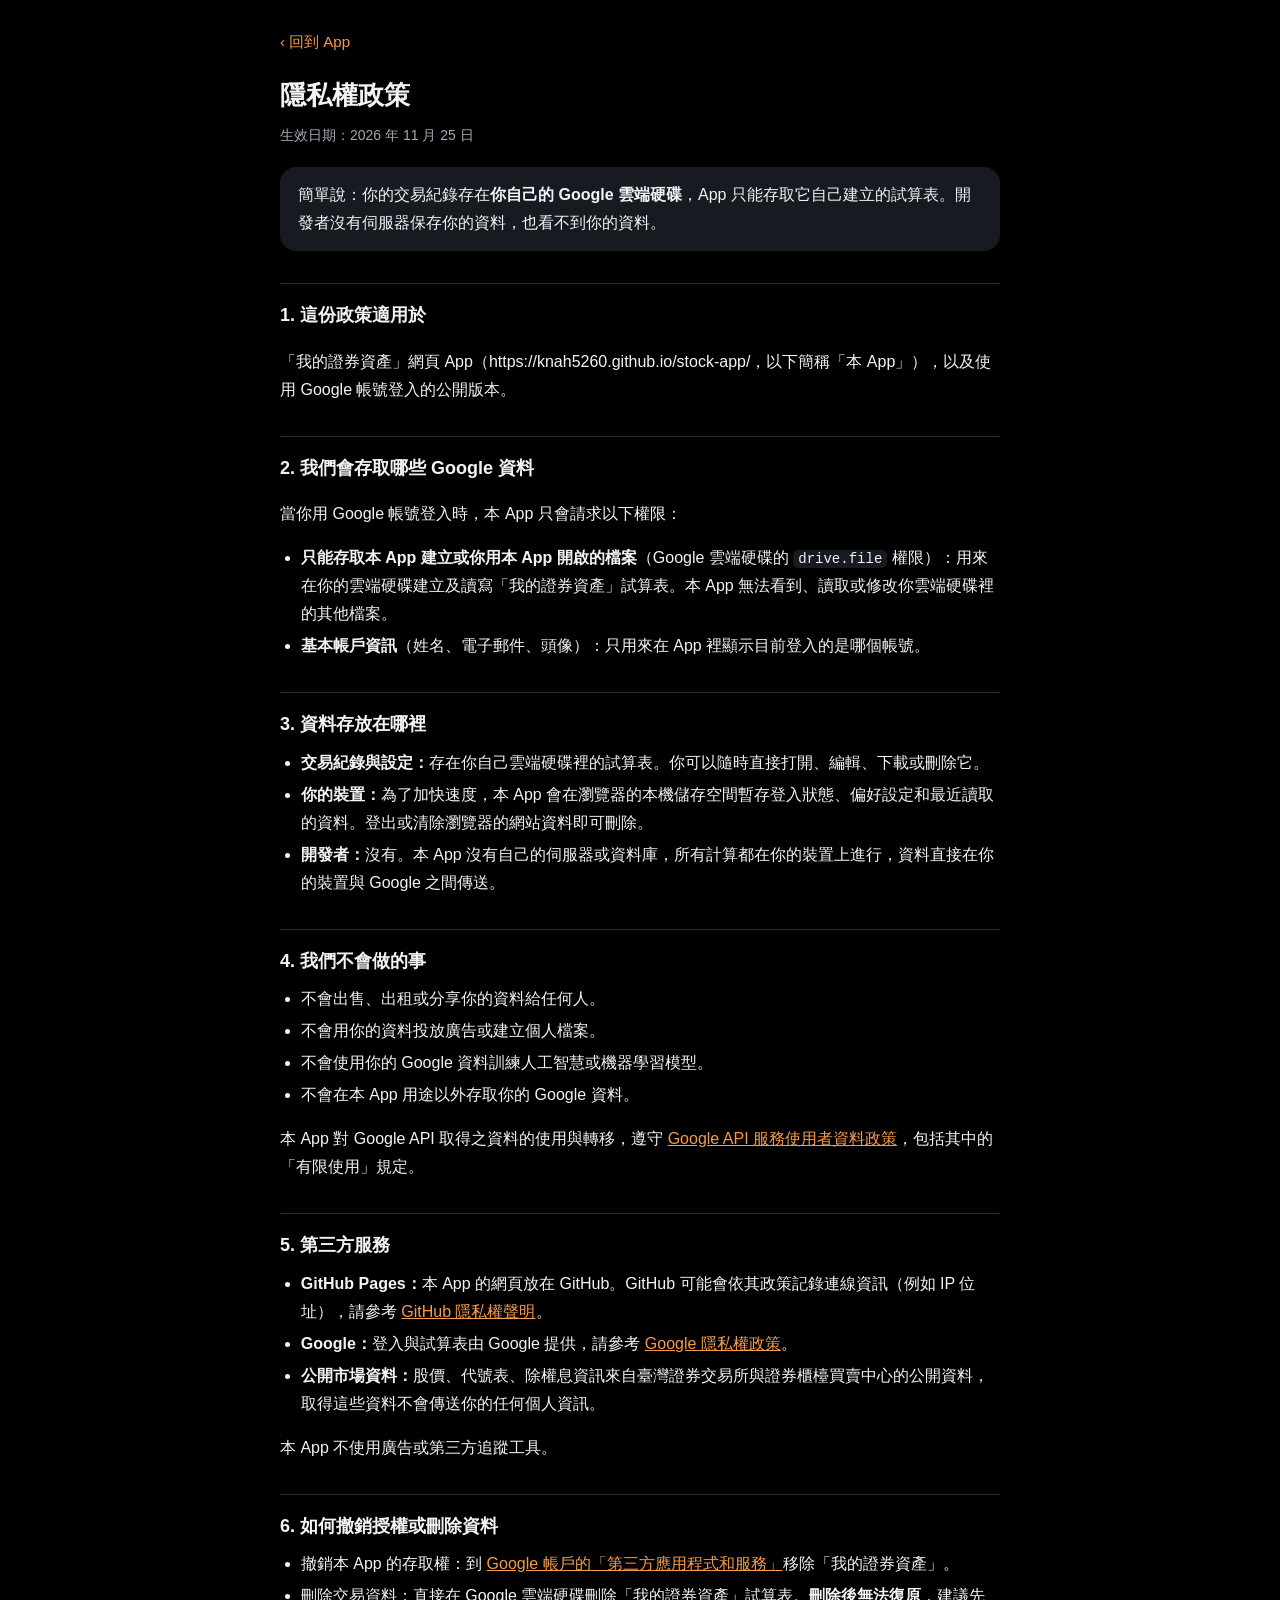
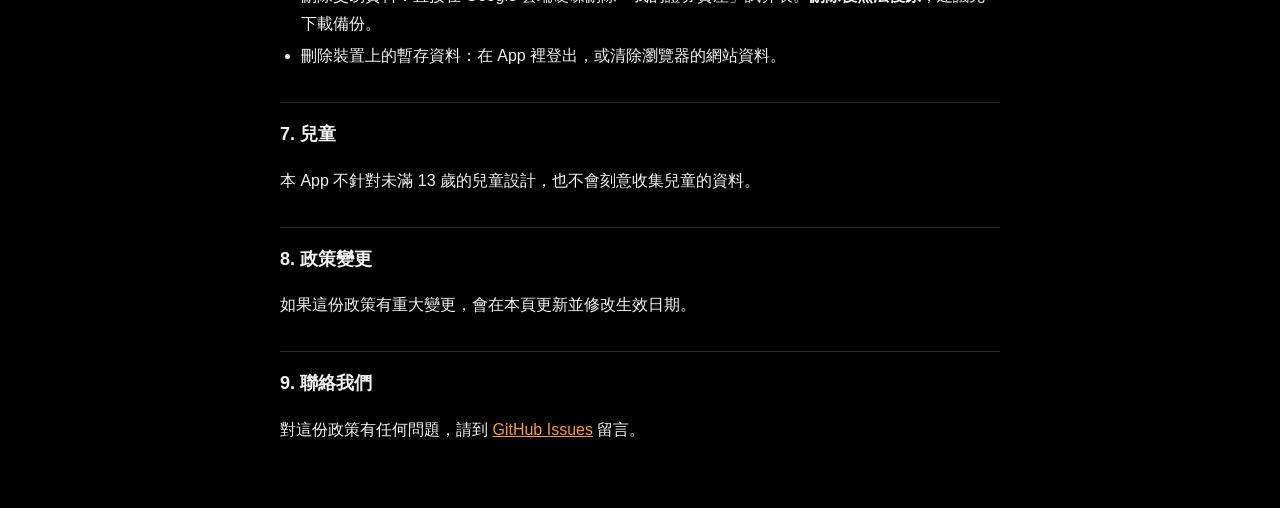
==== privacy.html @ 499871b9 "Add files via upload" ====
<!DOCTYPE html>
<html lang="zh-Hant">
<head>
<meta charset="utf-8">
<meta name="viewport" content="width=device-width, initial-scale=1, viewport-fit=cover">
<meta name="theme-color" content="#000000">
<link rel="icon" href="icon-180.png">
<title>隱私權政策｜我的證券資產</title>
<style>
:root{--bg:#000;--card:#171A20;--line:#262A32;--tx:#F2F3F5;--mut:#A3A9B2;--acc:#F59A4A}
*{box-sizing:border-box}
body{margin:0;background:var(--bg);color:var(--tx);font-family:-apple-system,BlinkMacSystemFont,"PingFang TC","Noto Sans TC",sans-serif;line-height:1.75;font-size:16px}
main{max-width:760px;margin:0 auto;padding:calc(28px + env(safe-area-inset-top)) 20px calc(48px + env(safe-area-inset-bottom))}
a{color:var(--acc)}
h1{font-size:26px;margin:0 0 4px}
h2{font-size:18px;margin:32px 0 8px;padding-top:16px;border-top:1px solid var(--line)}
.sub{color:var(--mut);font-size:14px;margin:0 0 20px}
.card{background:var(--card);border-radius:16px;padding:14px 18px;margin:16px 0}
ul{padding-left:1.3em;margin:8px 0}
li{margin:4px 0}
code{font-size:14px;background:var(--card);padding:1px 5px;border-radius:5px}
.back{display:inline-block;margin-bottom:18px;font-size:15px;text-decoration:none}
</style>
</head>
<body>
<main>
<a class="back" href="./">‹ 回到 App</a>
<h1>隱私權政策</h1>
<p class="sub">生效日期：2026 年 11 月 25 日</p>

<div class="card">簡單說：你的交易紀錄存在<strong>你自己的 Google 雲端硬碟</strong>，App 只能存取它自己建立的試算表。開發者沒有伺服器保存你的資料，也看不到你的資料。</div>

<h2>1. 這份政策適用於</h2>
<p>「我的證券資產」網頁 App（https://knah5260.github.io/stock-app/，以下簡稱「本 App」），以及使用 Google 帳號登入的公開版本。</p>

<h2>2. 我們會存取哪些 Google 資料</h2>
<p>當你用 Google 帳號登入時，本 App 只會請求以下權限：</p>
<ul>
<li><strong>只能存取本 App 建立或你用本 App 開啟的檔案</strong>（Google 雲端硬碟的 <code>drive.file</code> 權限）：用來在你的雲端硬碟建立及讀寫「我的證券資產」試算表。本 App 無法看到、讀取或修改你雲端硬碟裡的其他檔案。</li>
<li><strong>基本帳戶資訊</strong>（姓名、電子郵件、頭像）：只用來在 App 裡顯示目前登入的是哪個帳號。</li>
</ul>

<h2>3. 資料存放在哪裡</h2>
<ul>
<li><strong>交易紀錄與設定：</strong>存在你自己雲端硬碟裡的試算表。你可以隨時直接打開、編輯、下載或刪除它。</li>
<li><strong>你的裝置：</strong>為了加快速度，本 App 會在瀏覽器的本機儲存空間暫存登入狀態、偏好設定和最近讀取的資料。登出或清除瀏覽器的網站資料即可刪除。</li>
<li><strong>開發者：</strong>沒有。本 App 沒有自己的伺服器或資料庫，所有計算都在你的裝置上進行，資料直接在你的裝置與 Google 之間傳送。</li>
</ul>

<h2>4. 我們不會做的事</h2>
<ul>
<li>不會出售、出租或分享你的資料給任何人。</li>
<li>不會用你的資料投放廣告或建立個人檔案。</li>
<li>不會使用你的 Google 資料訓練人工智慧或機器學習模型。</li>
<li>不會在本 App 用途以外存取你的 Google 資料。</li>
</ul>
<p>本 App 對 Google API 取得之資料的使用與轉移，遵守 <a href="https://developers.google.com/terms/api-services-user-data-policy" target="_blank" rel="noopener">Google API 服務使用者資料政策</a>，包括其中的「有限使用」規定。</p>

<h2>5. 第三方服務</h2>
<ul>
<li><strong>GitHub Pages：</strong>本 App 的網頁放在 GitHub。GitHub 可能會依其政策記錄連線資訊（例如 IP 位址），請參考 <a href="https://docs.github.com/site-policy/privacy-policies/github-general-privacy-statement" target="_blank" rel="noopener">GitHub 隱私權聲明</a>。</li>
<li><strong>Google：</strong>登入與試算表由 Google 提供，請參考 <a href="https://policies.google.com/privacy" target="_blank" rel="noopener">Google 隱私權政策</a>。</li>
<li><strong>公開市場資料：</strong>股價、代號表、除權息資訊來自臺灣證券交易所與證券櫃檯買賣中心的公開資料，取得這些資料不會傳送你的任何個人資訊。</li>
</ul>
<p>本 App 不使用廣告或第三方追蹤工具。</p>

<h2>6. 如何撤銷授權或刪除資料</h2>
<ul>
<li>撤銷本 App 的存取權：到 <a href="https://myaccount.google.com/permissions" target="_blank" rel="noopener">Google 帳戶的「第三方應用程式和服務」</a>移除「我的證券資產」。</li>
<li>刪除交易資料：直接在 Google 雲端硬碟刪除「我的證券資產」試算表。<strong>刪除後無法復原</strong>，建議先下載備份。</li>
<li>刪除裝置上的暫存資料：在 App 裡登出，或清除瀏覽器的網站資料。</li>
</ul>

<h2>7. 兒童</h2>
<p>本 App 不針對未滿 13 歲的兒童設計，也不會刻意收集兒童的資料。</p>

<h2>8. 政策變更</h2>
<p>如果這份政策有重大變更，會在本頁更新並修改生效日期。</p>

<h2>9. 聯絡我們</h2>
<p>對這份政策有任何問題，請到 <a href="https://github.com/knah5260/stock-app/issues" target="_blank" rel="noopener">GitHub Issues</a> 留言。</p>
</main>
</body>
</html>
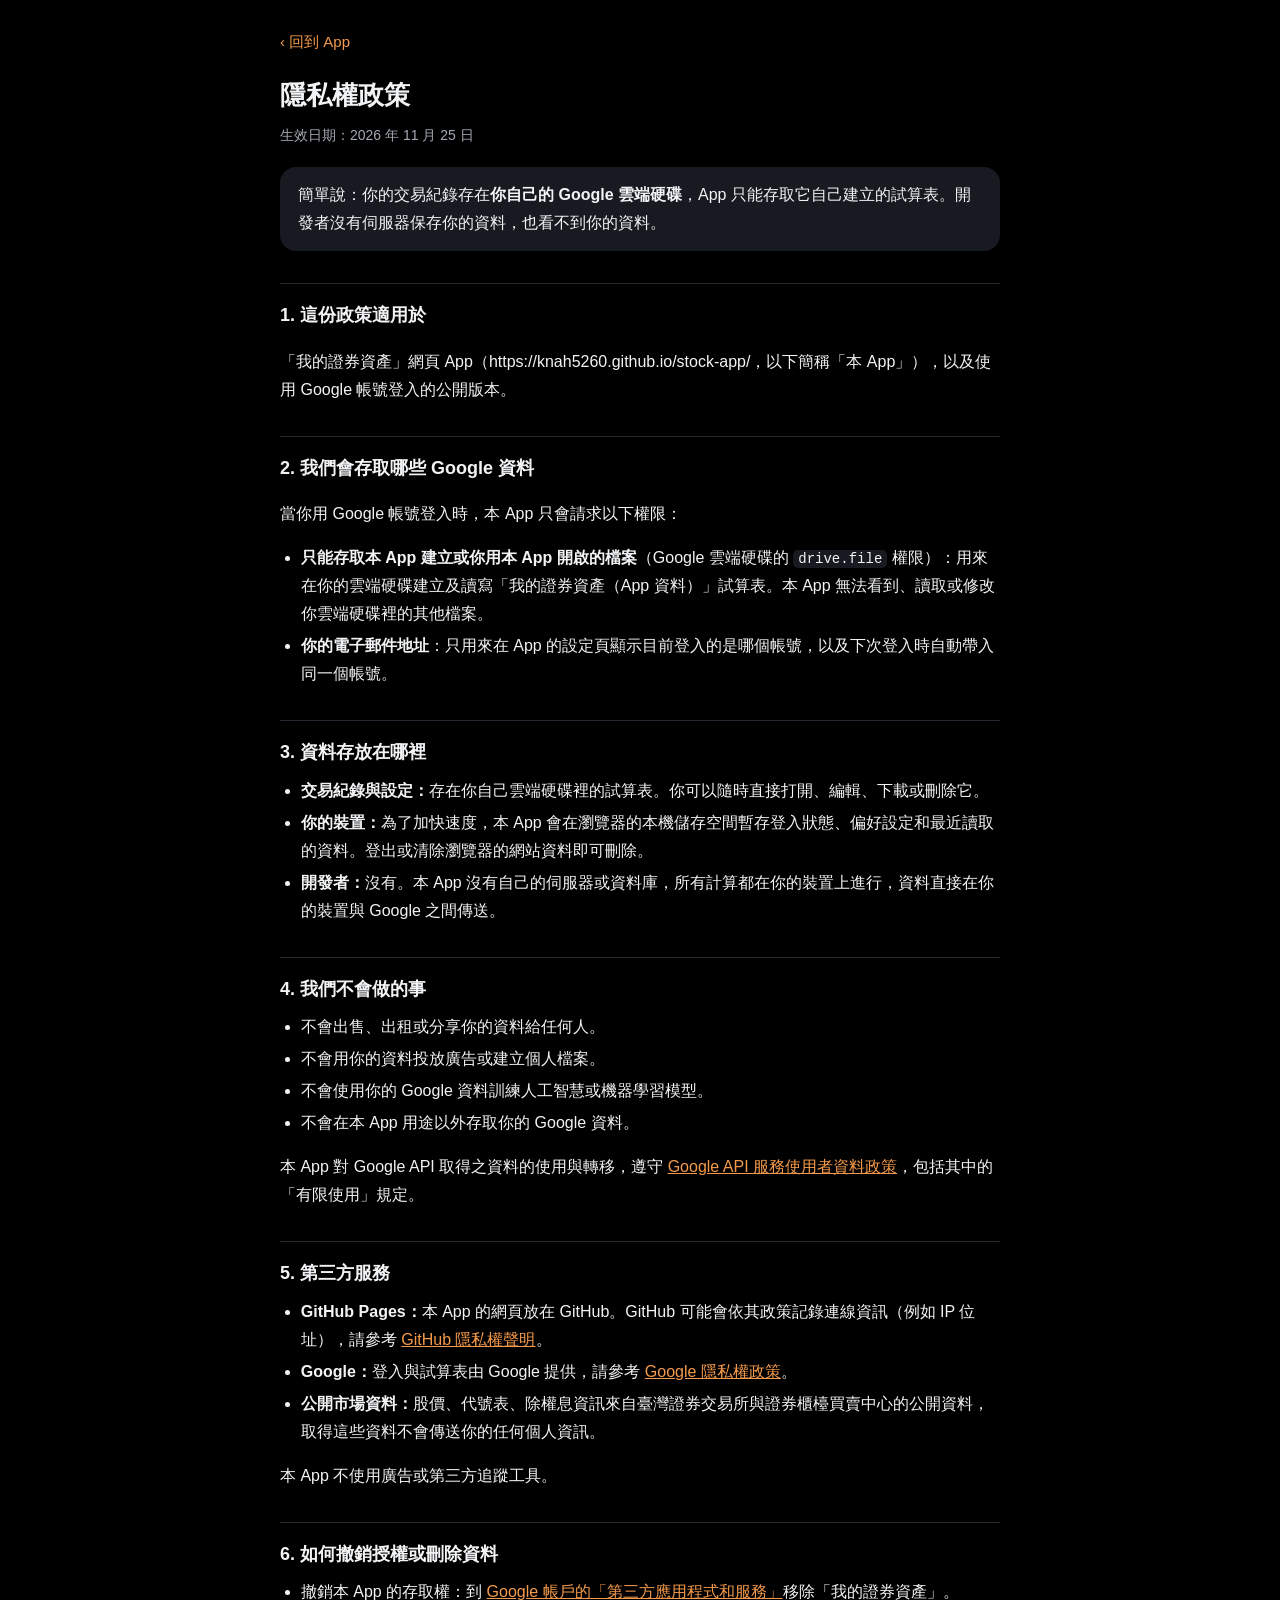
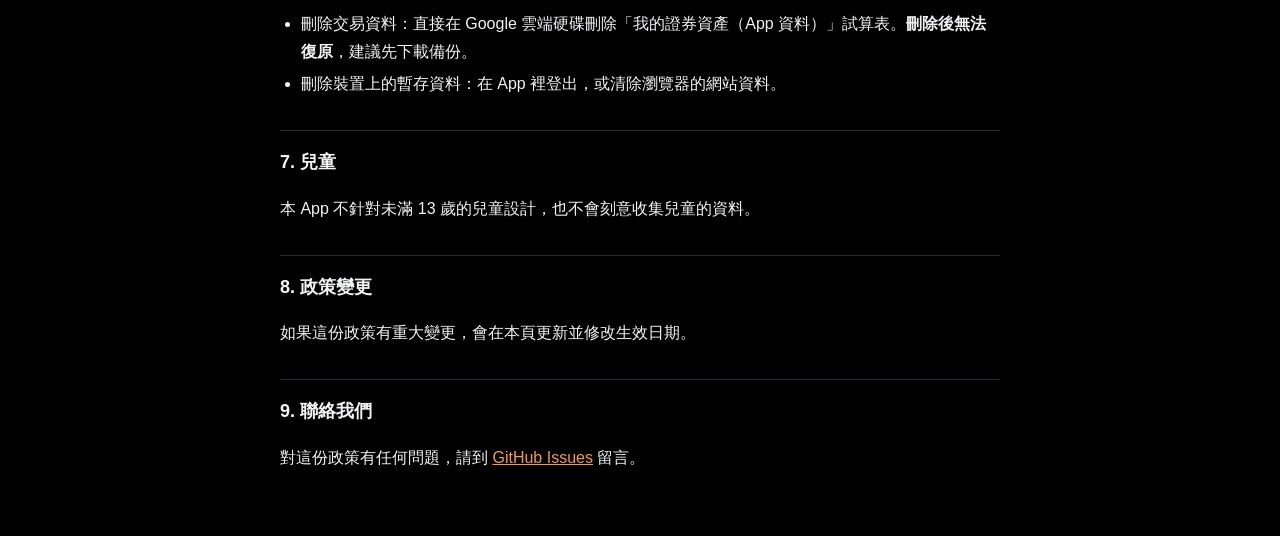
==== commit 615186a1: "新版：Google 登入、瀏覽器端計算、搬家工具" ====
--- a/privacy.html
+++ b/privacy.html
@@ -36,8 +36,8 @@
 <h2>2. 我們會存取哪些 Google 資料</h2>
 <p>當你用 Google 帳號登入時，本 App 只會請求以下權限：</p>
 <ul>
-<li><strong>只能存取本 App 建立或你用本 App 開啟的檔案</strong>（Google 雲端硬碟的 <code>drive.file</code> 權限）：用來在你的雲端硬碟建立及讀寫「我的證券資產」試算表。本 App 無法看到、讀取或修改你雲端硬碟裡的其他檔案。</li>
-<li><strong>基本帳戶資訊</strong>（姓名、電子郵件、頭像）：只用來在 App 裡顯示目前登入的是哪個帳號。</li>
+<li><strong>只能存取本 App 建立或你用本 App 開啟的檔案</strong>（Google 雲端硬碟的 <code>drive.file</code> 權限）：用來在你的雲端硬碟建立及讀寫「我的證券資產（App 資料）」試算表。本 App 無法看到、讀取或修改你雲端硬碟裡的其他檔案。</li>
+<li><strong>你的電子郵件地址</strong>：只用來在 App 的設定頁顯示目前登入的是哪個帳號，以及下次登入時自動帶入同一個帳號。</li>
 </ul>
 
 <h2>3. 資料存放在哪裡</h2>
@@ -67,7 +67,7 @@
 <h2>6. 如何撤銷授權或刪除資料</h2>
 <ul>
 <li>撤銷本 App 的存取權：到 <a href="https://myaccount.google.com/permissions" target="_blank" rel="noopener">Google 帳戶的「第三方應用程式和服務」</a>移除「我的證券資產」。</li>
-<li>刪除交易資料：直接在 Google 雲端硬碟刪除「我的證券資產」試算表。<strong>刪除後無法復原</strong>，建議先下載備份。</li>
+<li>刪除交易資料：直接在 Google 雲端硬碟刪除「我的證券資產（App 資料）」試算表。<strong>刪除後無法復原</strong>，建議先下載備份。</li>
 <li>刪除裝置上的暫存資料：在 App 裡登出，或清除瀏覽器的網站資料。</li>
 </ul>
 
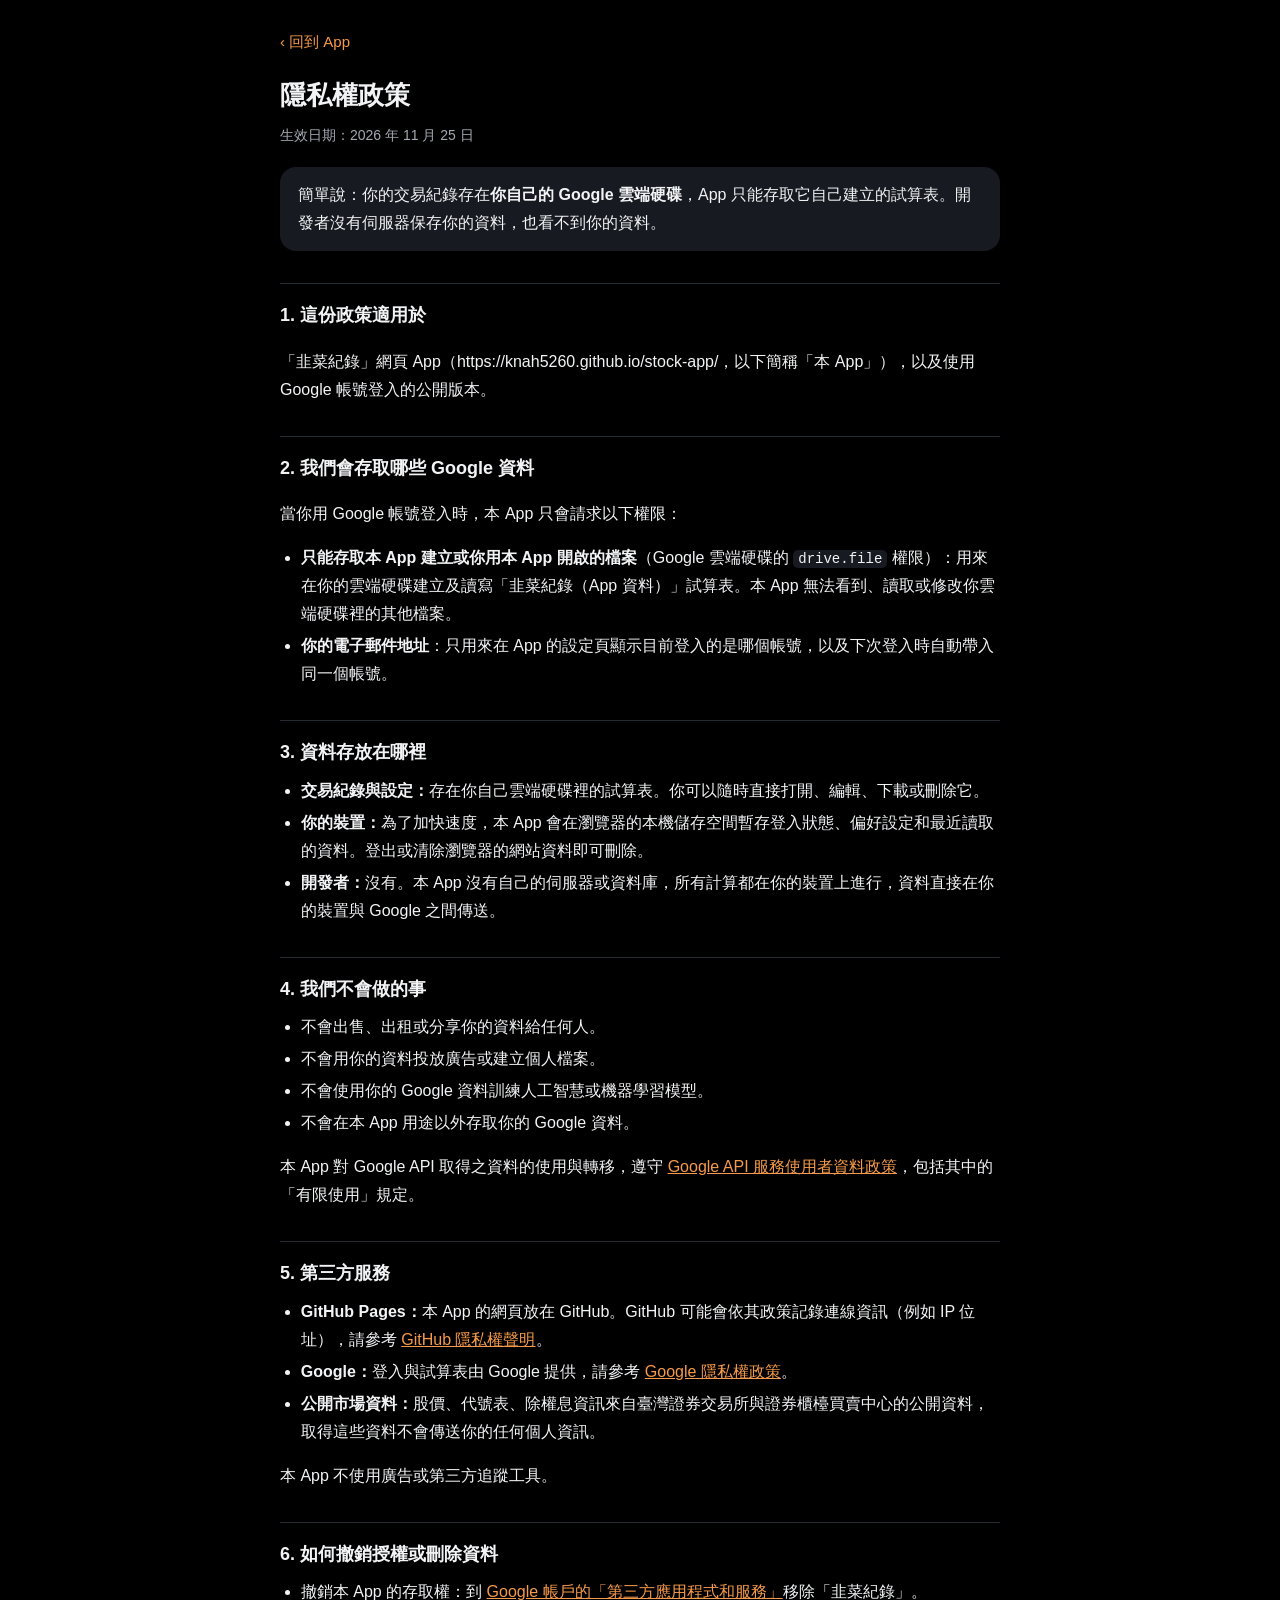
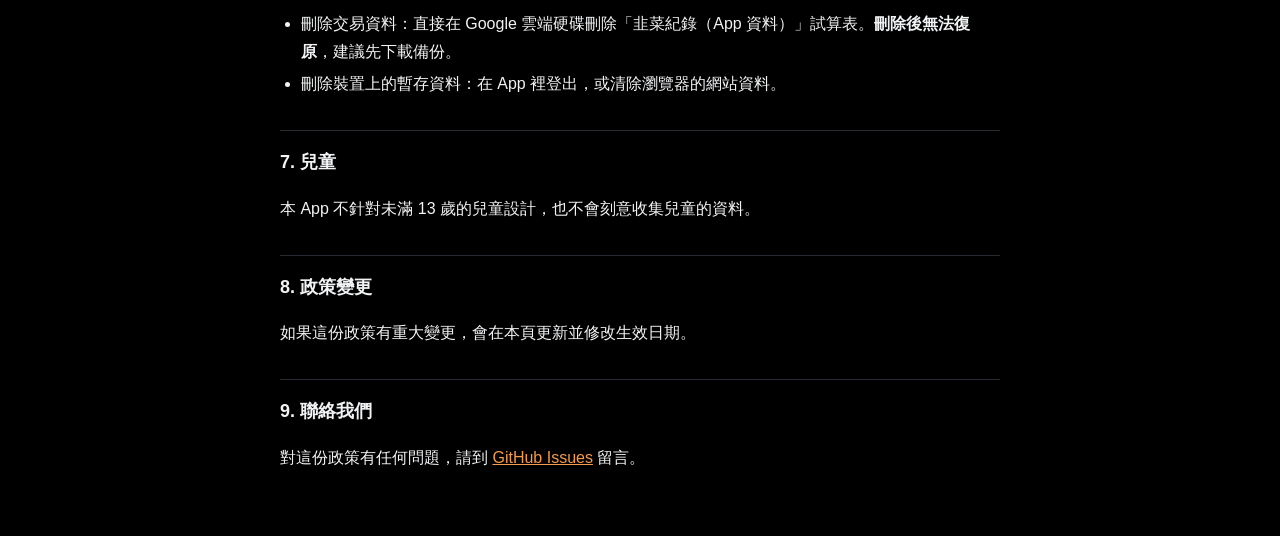
==== commit 73183b8b: "Add files via upload" ====
--- a/privacy.html
+++ b/privacy.html
@@ -5,7 +5,7 @@
 <meta name="viewport" content="width=device-width, initial-scale=1, viewport-fit=cover">
 <meta name="theme-color" content="#000000">
 <link rel="icon" href="icon-180.png">
-<title>隱私權政策｜我的證券資產</title>
+<title>隱私權政策｜韭菜紀錄</title>
 <style>
 :root{--bg:#000;--card:#171A20;--line:#262A32;--tx:#F2F3F5;--mut:#A3A9B2;--acc:#F59A4A}
 *{box-sizing:border-box}
@@ -31,12 +31,12 @@
 <div class="card">簡單說：你的交易紀錄存在<strong>你自己的 Google 雲端硬碟</strong>，App 只能存取它自己建立的試算表。開發者沒有伺服器保存你的資料，也看不到你的資料。</div>
 
 <h2>1. 這份政策適用於</h2>
-<p>「我的證券資產」網頁 App（https://knah5260.github.io/stock-app/，以下簡稱「本 App」），以及使用 Google 帳號登入的公開版本。</p>
+<p>「韭菜紀錄」網頁 App（https://knah5260.github.io/stock-app/，以下簡稱「本 App」），以及使用 Google 帳號登入的公開版本。</p>
 
 <h2>2. 我們會存取哪些 Google 資料</h2>
 <p>當你用 Google 帳號登入時，本 App 只會請求以下權限：</p>
 <ul>
-<li><strong>只能存取本 App 建立或你用本 App 開啟的檔案</strong>（Google 雲端硬碟的 <code>drive.file</code> 權限）：用來在你的雲端硬碟建立及讀寫「我的證券資產（App 資料）」試算表。本 App 無法看到、讀取或修改你雲端硬碟裡的其他檔案。</li>
+<li><strong>只能存取本 App 建立或你用本 App 開啟的檔案</strong>（Google 雲端硬碟的 <code>drive.file</code> 權限）：用來在你的雲端硬碟建立及讀寫「韭菜紀錄（App 資料）」試算表。本 App 無法看到、讀取或修改你雲端硬碟裡的其他檔案。</li>
 <li><strong>你的電子郵件地址</strong>：只用來在 App 的設定頁顯示目前登入的是哪個帳號，以及下次登入時自動帶入同一個帳號。</li>
 </ul>
 
@@ -66,8 +66,8 @@
 
 <h2>6. 如何撤銷授權或刪除資料</h2>
 <ul>
-<li>撤銷本 App 的存取權：到 <a href="https://myaccount.google.com/permissions" target="_blank" rel="noopener">Google 帳戶的「第三方應用程式和服務」</a>移除「我的證券資產」。</li>
-<li>刪除交易資料：直接在 Google 雲端硬碟刪除「我的證券資產（App 資料）」試算表。<strong>刪除後無法復原</strong>，建議先下載備份。</li>
+<li>撤銷本 App 的存取權：到 <a href="https://myaccount.google.com/permissions" target="_blank" rel="noopener">Google 帳戶的「第三方應用程式和服務」</a>移除「韭菜紀錄」。</li>
+<li>刪除交易資料：直接在 Google 雲端硬碟刪除「韭菜紀錄（App 資料）」試算表。<strong>刪除後無法復原</strong>，建議先下載備份。</li>
 <li>刪除裝置上的暫存資料：在 App 裡登出，或清除瀏覽器的網站資料。</li>
 </ul>
 
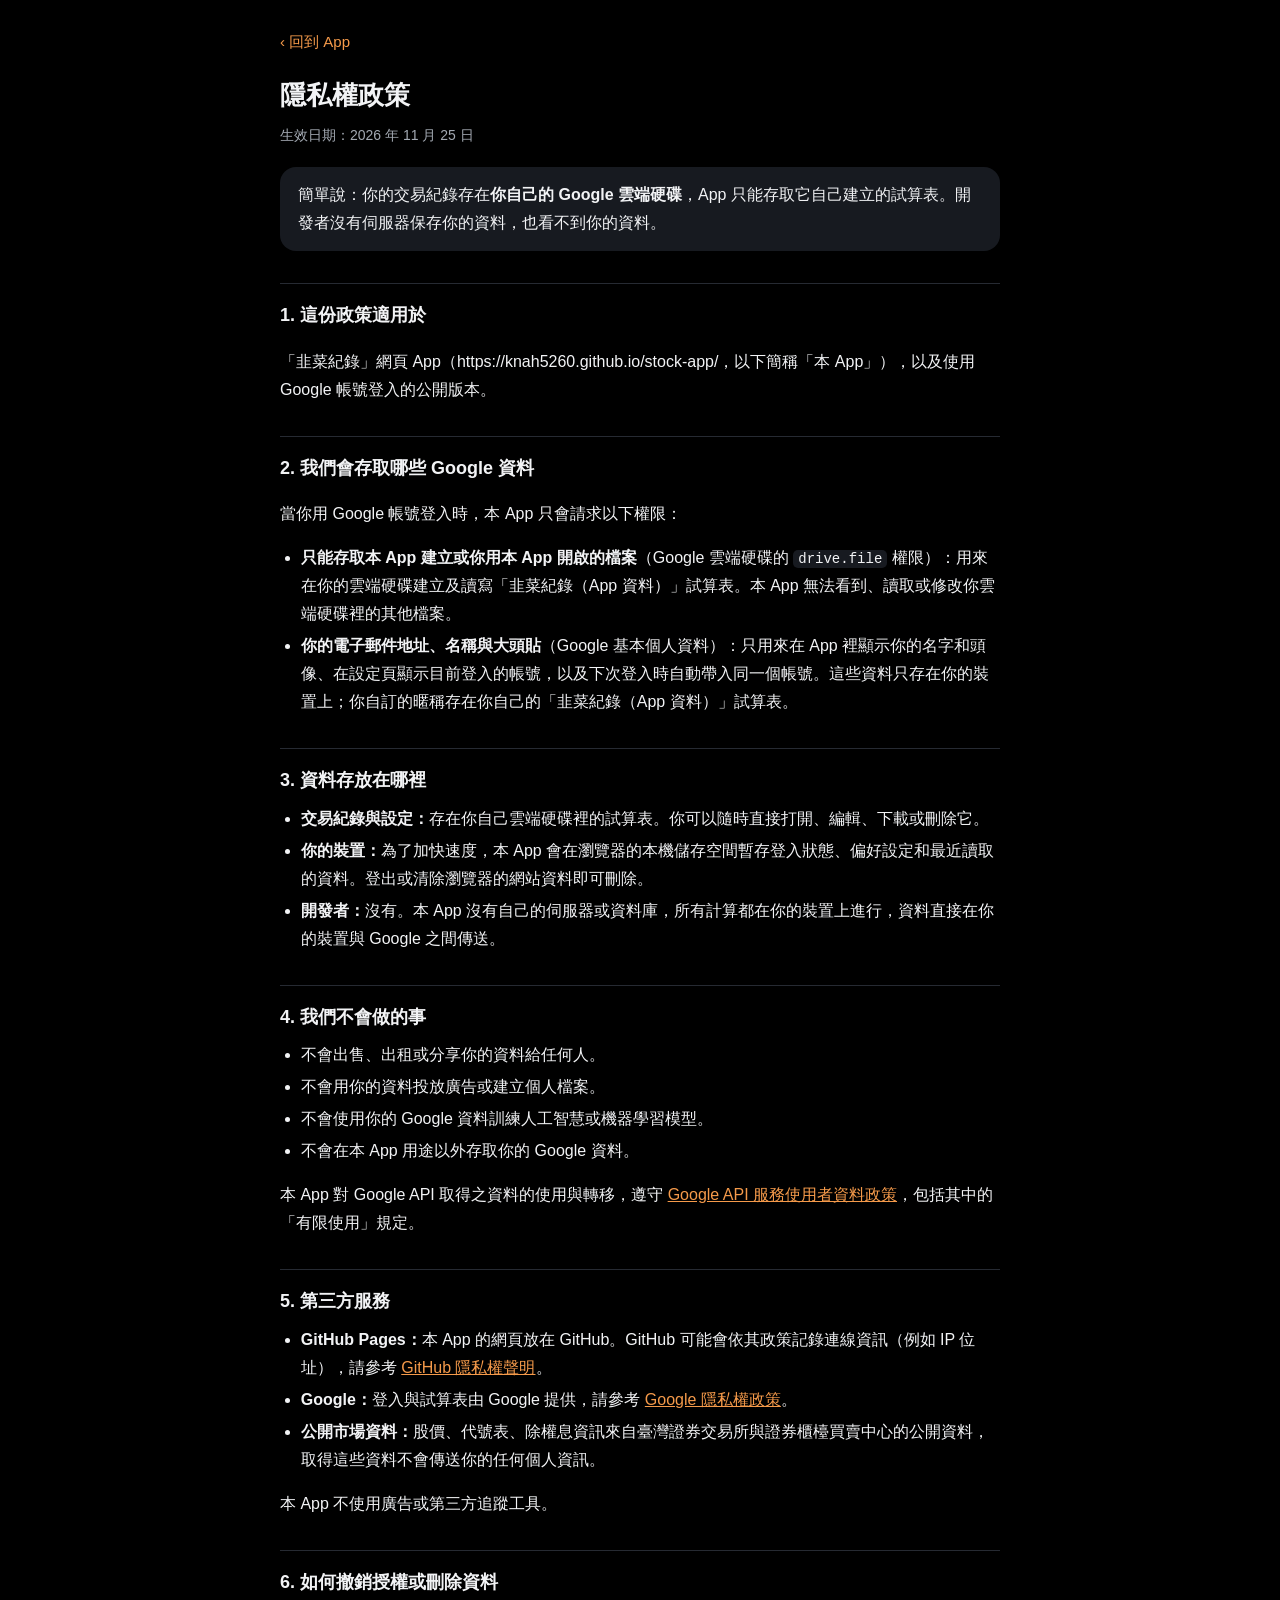
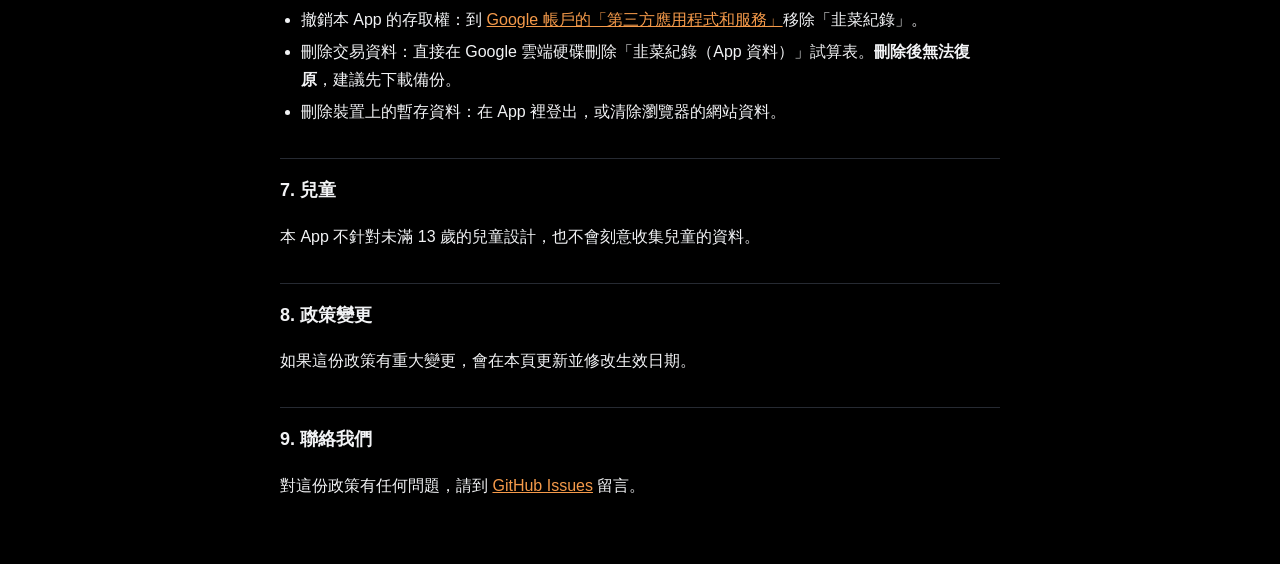
==== commit d03ea0c6: "v2.2.0 我的台股總覽、Google 名稱與頭像、自訂暱稱" ====
--- a/privacy.html
+++ b/privacy.html
@@ -37,7 +37,7 @@
 <p>當你用 Google 帳號登入時，本 App 只會請求以下權限：</p>
 <ul>
 <li><strong>只能存取本 App 建立或你用本 App 開啟的檔案</strong>（Google 雲端硬碟的 <code>drive.file</code> 權限）：用來在你的雲端硬碟建立及讀寫「韭菜紀錄（App 資料）」試算表。本 App 無法看到、讀取或修改你雲端硬碟裡的其他檔案。</li>
-<li><strong>你的電子郵件地址</strong>：只用來在 App 的設定頁顯示目前登入的是哪個帳號，以及下次登入時自動帶入同一個帳號。</li>
+<li><strong>你的電子郵件地址、名稱與大頭貼</strong>（Google 基本個人資料）：只用來在 App 裡顯示你的名字和頭像、在設定頁顯示目前登入的帳號，以及下次登入時自動帶入同一個帳號。這些資料只存在你的裝置上；你自訂的暱稱存在你自己的「韭菜紀錄（App 資料）」試算表。</li>
 </ul>
 
 <h2>3. 資料存放在哪裡</h2>
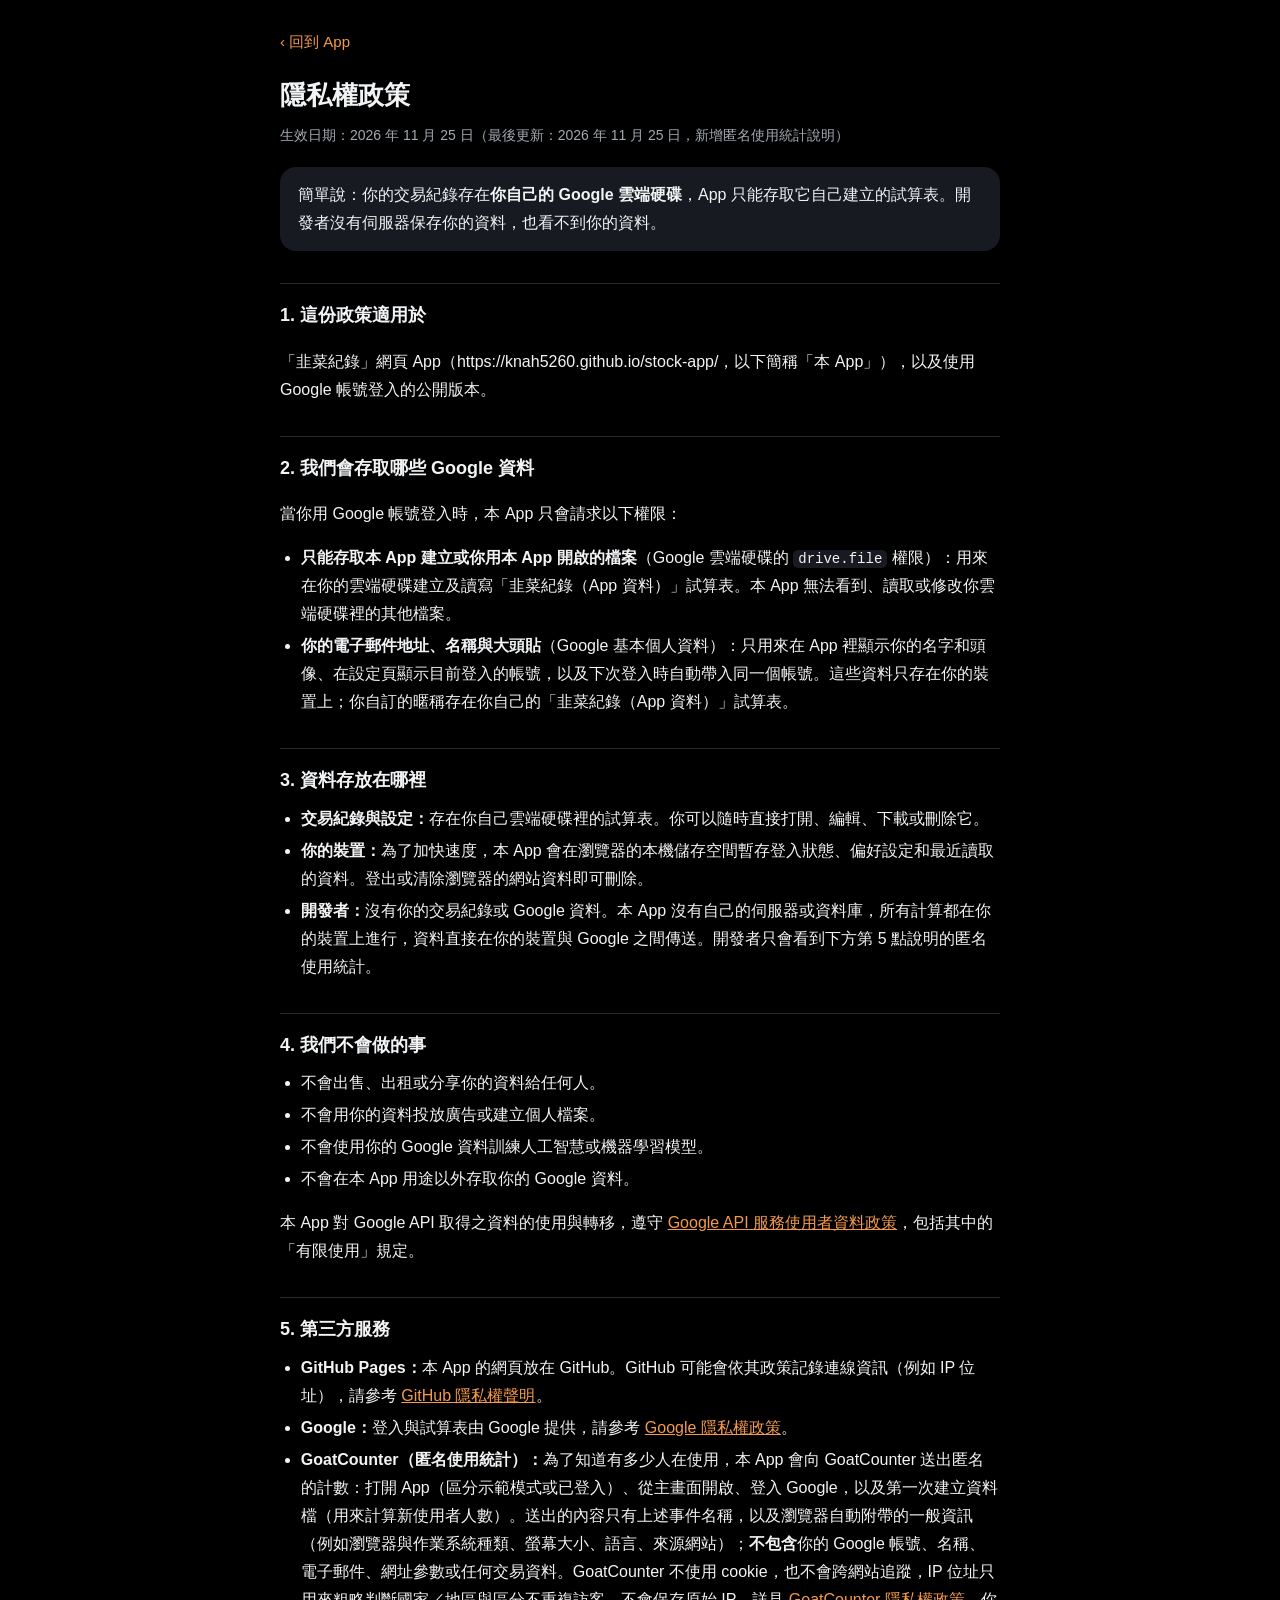
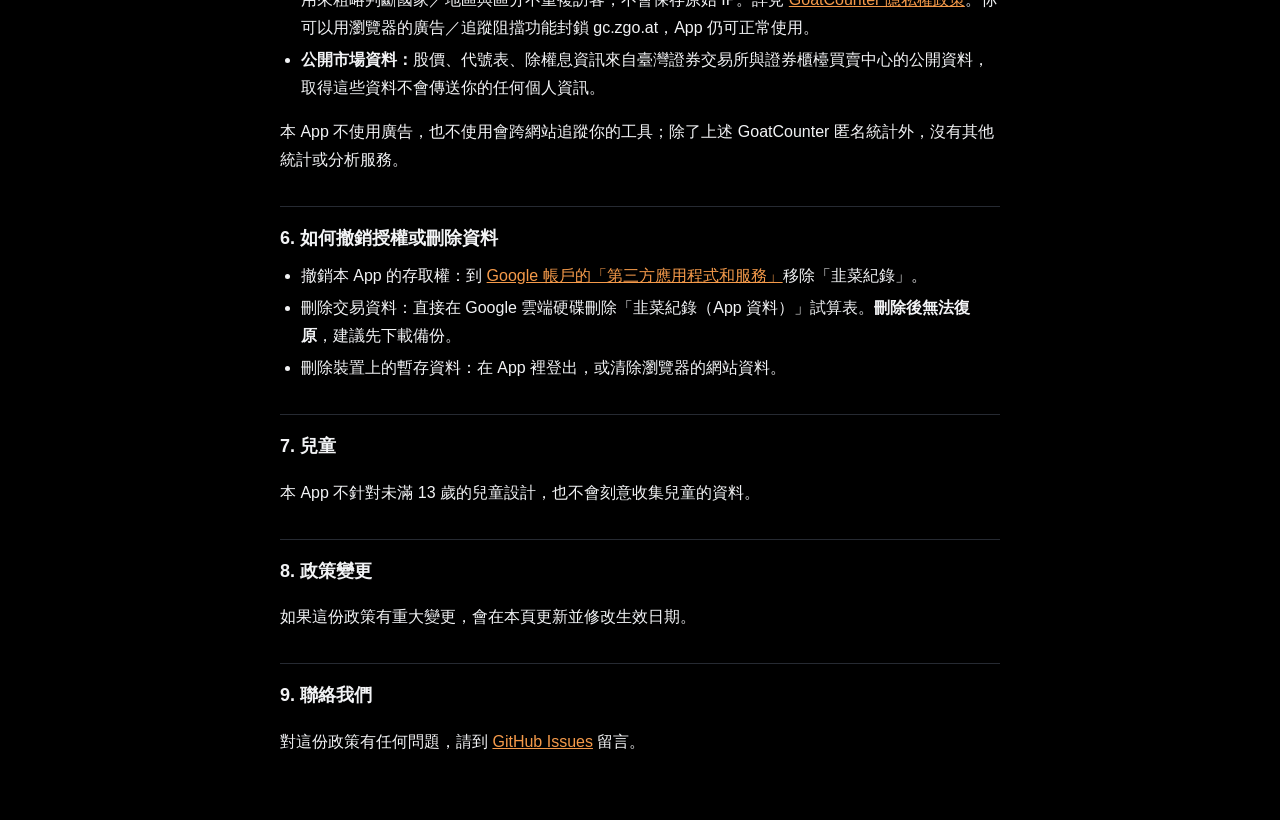
==== commit cae00da3: "2.6.0 加入匿名使用統計（GoatCounter）" ====
--- a/privacy.html
+++ b/privacy.html
@@ -26,7 +26,7 @@
 <main>
 <a class="back" href="./">‹ 回到 App</a>
 <h1>隱私權政策</h1>
-<p class="sub">生效日期：2026 年 11 月 25 日</p>
+<p class="sub">生效日期：2026 年 11 月 25 日（最後更新：2026 年 11 月 25 日，新增匿名使用統計說明）</p>
 
 <div class="card">簡單說：你的交易紀錄存在<strong>你自己的 Google 雲端硬碟</strong>，App 只能存取它自己建立的試算表。開發者沒有伺服器保存你的資料，也看不到你的資料。</div>
 
@@ -44,7 +44,7 @@
 <ul>
 <li><strong>交易紀錄與設定：</strong>存在你自己雲端硬碟裡的試算表。你可以隨時直接打開、編輯、下載或刪除它。</li>
 <li><strong>你的裝置：</strong>為了加快速度，本 App 會在瀏覽器的本機儲存空間暫存登入狀態、偏好設定和最近讀取的資料。登出或清除瀏覽器的網站資料即可刪除。</li>
-<li><strong>開發者：</strong>沒有。本 App 沒有自己的伺服器或資料庫，所有計算都在你的裝置上進行，資料直接在你的裝置與 Google 之間傳送。</li>
+<li><strong>開發者：</strong>沒有你的交易紀錄或 Google 資料。本 App 沒有自己的伺服器或資料庫，所有計算都在你的裝置上進行，資料直接在你的裝置與 Google 之間傳送。開發者只會看到下方第 5 點說明的匿名使用統計。</li>
 </ul>
 
 <h2>4. 我們不會做的事</h2>
@@ -60,9 +60,10 @@
 <ul>
 <li><strong>GitHub Pages：</strong>本 App 的網頁放在 GitHub。GitHub 可能會依其政策記錄連線資訊（例如 IP 位址），請參考 <a href="https://docs.github.com/site-policy/privacy-policies/github-general-privacy-statement" target="_blank" rel="noopener">GitHub 隱私權聲明</a>。</li>
 <li><strong>Google：</strong>登入與試算表由 Google 提供，請參考 <a href="https://policies.google.com/privacy" target="_blank" rel="noopener">Google 隱私權政策</a>。</li>
+<li><strong>GoatCounter（匿名使用統計）：</strong>為了知道有多少人在使用，本 App 會向 GoatCounter 送出匿名的計數：打開 App（區分示範模式或已登入）、從主畫面開啟、登入 Google，以及第一次建立資料檔（用來計算新使用者人數）。送出的內容只有上述事件名稱，以及瀏覽器自動附帶的一般資訊（例如瀏覽器與作業系統種類、螢幕大小、語言、來源網站）；<strong>不包含</strong>你的 Google 帳號、名稱、電子郵件、網址參數或任何交易資料。GoatCounter 不使用 cookie，也不會跨網站追蹤，IP 位址只用來粗略判斷國家／地區與區分不重複訪客，不會保存原始 IP。詳見 <a href="https://www.goatcounter.com/help/privacy" target="_blank" rel="noopener">GoatCounter 隱私權政策</a>。你可以用瀏覽器的廣告／追蹤阻擋功能封鎖 gc.zgo.at，App 仍可正常使用。</li>
 <li><strong>公開市場資料：</strong>股價、代號表、除權息資訊來自臺灣證券交易所與證券櫃檯買賣中心的公開資料，取得這些資料不會傳送你的任何個人資訊。</li>
 </ul>
-<p>本 App 不使用廣告或第三方追蹤工具。</p>
+<p>本 App 不使用廣告，也不使用會跨網站追蹤你的工具；除了上述 GoatCounter 匿名統計外，沒有其他統計或分析服務。</p>
 
 <h2>6. 如何撤銷授權或刪除資料</h2>
 <ul>
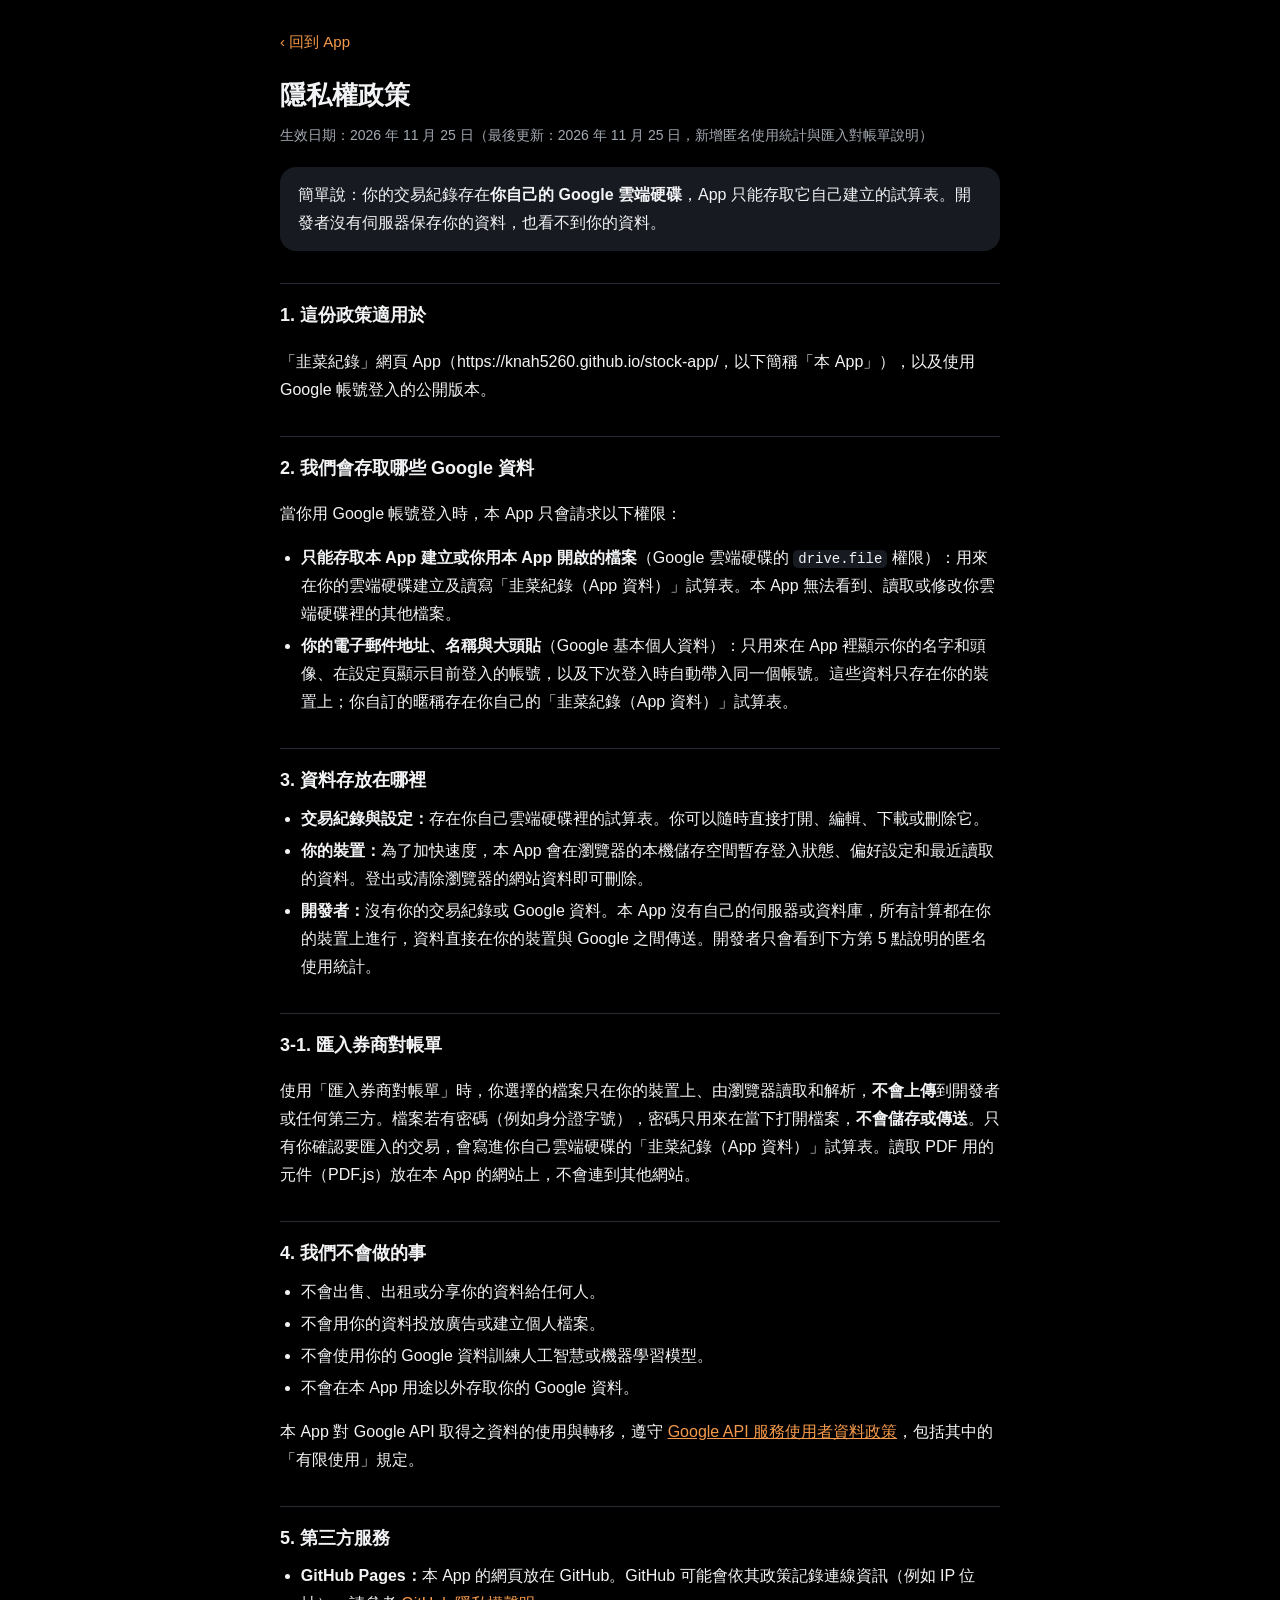
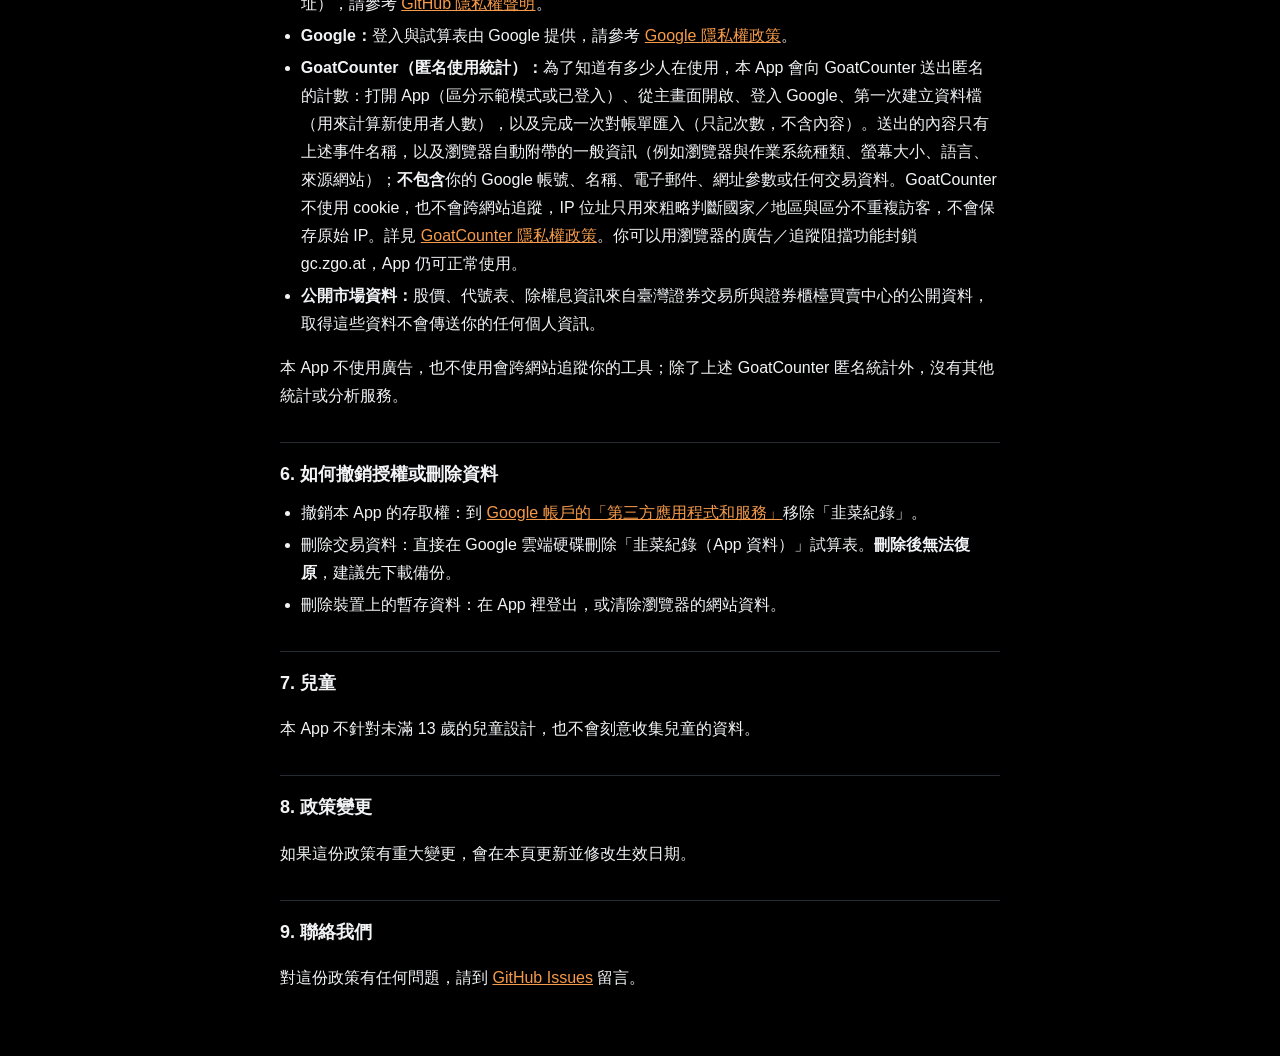
==== commit b8cf1dab: "2.7.0 匯入國泰證券對帳單 PDF" ====
--- a/privacy.html
+++ b/privacy.html
@@ -26,7 +26,7 @@
 <main>
 <a class="back" href="./">‹ 回到 App</a>
 <h1>隱私權政策</h1>
-<p class="sub">生效日期：2026 年 11 月 25 日（最後更新：2026 年 11 月 25 日，新增匿名使用統計說明）</p>
+<p class="sub">生效日期：2026 年 11 月 25 日（最後更新：2026 年 11 月 25 日，新增匿名使用統計與匯入對帳單說明）</p>
 
 <div class="card">簡單說：你的交易紀錄存在<strong>你自己的 Google 雲端硬碟</strong>，App 只能存取它自己建立的試算表。開發者沒有伺服器保存你的資料，也看不到你的資料。</div>
 
@@ -47,6 +47,9 @@
 <li><strong>開發者：</strong>沒有你的交易紀錄或 Google 資料。本 App 沒有自己的伺服器或資料庫，所有計算都在你的裝置上進行，資料直接在你的裝置與 Google 之間傳送。開發者只會看到下方第 5 點說明的匿名使用統計。</li>
 </ul>
 
+<h2>3-1. 匯入券商對帳單</h2>
+<p>使用「匯入券商對帳單」時，你選擇的檔案只在你的裝置上、由瀏覽器讀取和解析，<strong>不會上傳</strong>到開發者或任何第三方。檔案若有密碼（例如身分證字號），密碼只用來在當下打開檔案，<strong>不會儲存或傳送</strong>。只有你確認要匯入的交易，會寫進你自己雲端硬碟的「韭菜紀錄（App 資料）」試算表。讀取 PDF 用的元件（PDF.js）放在本 App 的網站上，不會連到其他網站。</p>
+
 <h2>4. 我們不會做的事</h2>
 <ul>
 <li>不會出售、出租或分享你的資料給任何人。</li>
@@ -60,7 +63,7 @@
 <ul>
 <li><strong>GitHub Pages：</strong>本 App 的網頁放在 GitHub。GitHub 可能會依其政策記錄連線資訊（例如 IP 位址），請參考 <a href="https://docs.github.com/site-policy/privacy-policies/github-general-privacy-statement" target="_blank" rel="noopener">GitHub 隱私權聲明</a>。</li>
 <li><strong>Google：</strong>登入與試算表由 Google 提供，請參考 <a href="https://policies.google.com/privacy" target="_blank" rel="noopener">Google 隱私權政策</a>。</li>
-<li><strong>GoatCounter（匿名使用統計）：</strong>為了知道有多少人在使用，本 App 會向 GoatCounter 送出匿名的計數：打開 App（區分示範模式或已登入）、從主畫面開啟、登入 Google，以及第一次建立資料檔（用來計算新使用者人數）。送出的內容只有上述事件名稱，以及瀏覽器自動附帶的一般資訊（例如瀏覽器與作業系統種類、螢幕大小、語言、來源網站）；<strong>不包含</strong>你的 Google 帳號、名稱、電子郵件、網址參數或任何交易資料。GoatCounter 不使用 cookie，也不會跨網站追蹤，IP 位址只用來粗略判斷國家／地區與區分不重複訪客，不會保存原始 IP。詳見 <a href="https://www.goatcounter.com/help/privacy" target="_blank" rel="noopener">GoatCounter 隱私權政策</a>。你可以用瀏覽器的廣告／追蹤阻擋功能封鎖 gc.zgo.at，App 仍可正常使用。</li>
+<li><strong>GoatCounter（匿名使用統計）：</strong>為了知道有多少人在使用，本 App 會向 GoatCounter 送出匿名的計數：打開 App（區分示範模式或已登入）、從主畫面開啟、登入 Google、第一次建立資料檔（用來計算新使用者人數），以及完成一次對帳單匯入（只記次數，不含內容）。送出的內容只有上述事件名稱，以及瀏覽器自動附帶的一般資訊（例如瀏覽器與作業系統種類、螢幕大小、語言、來源網站）；<strong>不包含</strong>你的 Google 帳號、名稱、電子郵件、網址參數或任何交易資料。GoatCounter 不使用 cookie，也不會跨網站追蹤，IP 位址只用來粗略判斷國家／地區與區分不重複訪客，不會保存原始 IP。詳見 <a href="https://www.goatcounter.com/help/privacy" target="_blank" rel="noopener">GoatCounter 隱私權政策</a>。你可以用瀏覽器的廣告／追蹤阻擋功能封鎖 gc.zgo.at，App 仍可正常使用。</li>
 <li><strong>公開市場資料：</strong>股價、代號表、除權息資訊來自臺灣證券交易所與證券櫃檯買賣中心的公開資料，取得這些資料不會傳送你的任何個人資訊。</li>
 </ul>
 <p>本 App 不使用廣告，也不使用會跨網站追蹤你的工具；除了上述 GoatCounter 匿名統計外，沒有其他統計或分析服務。</p>
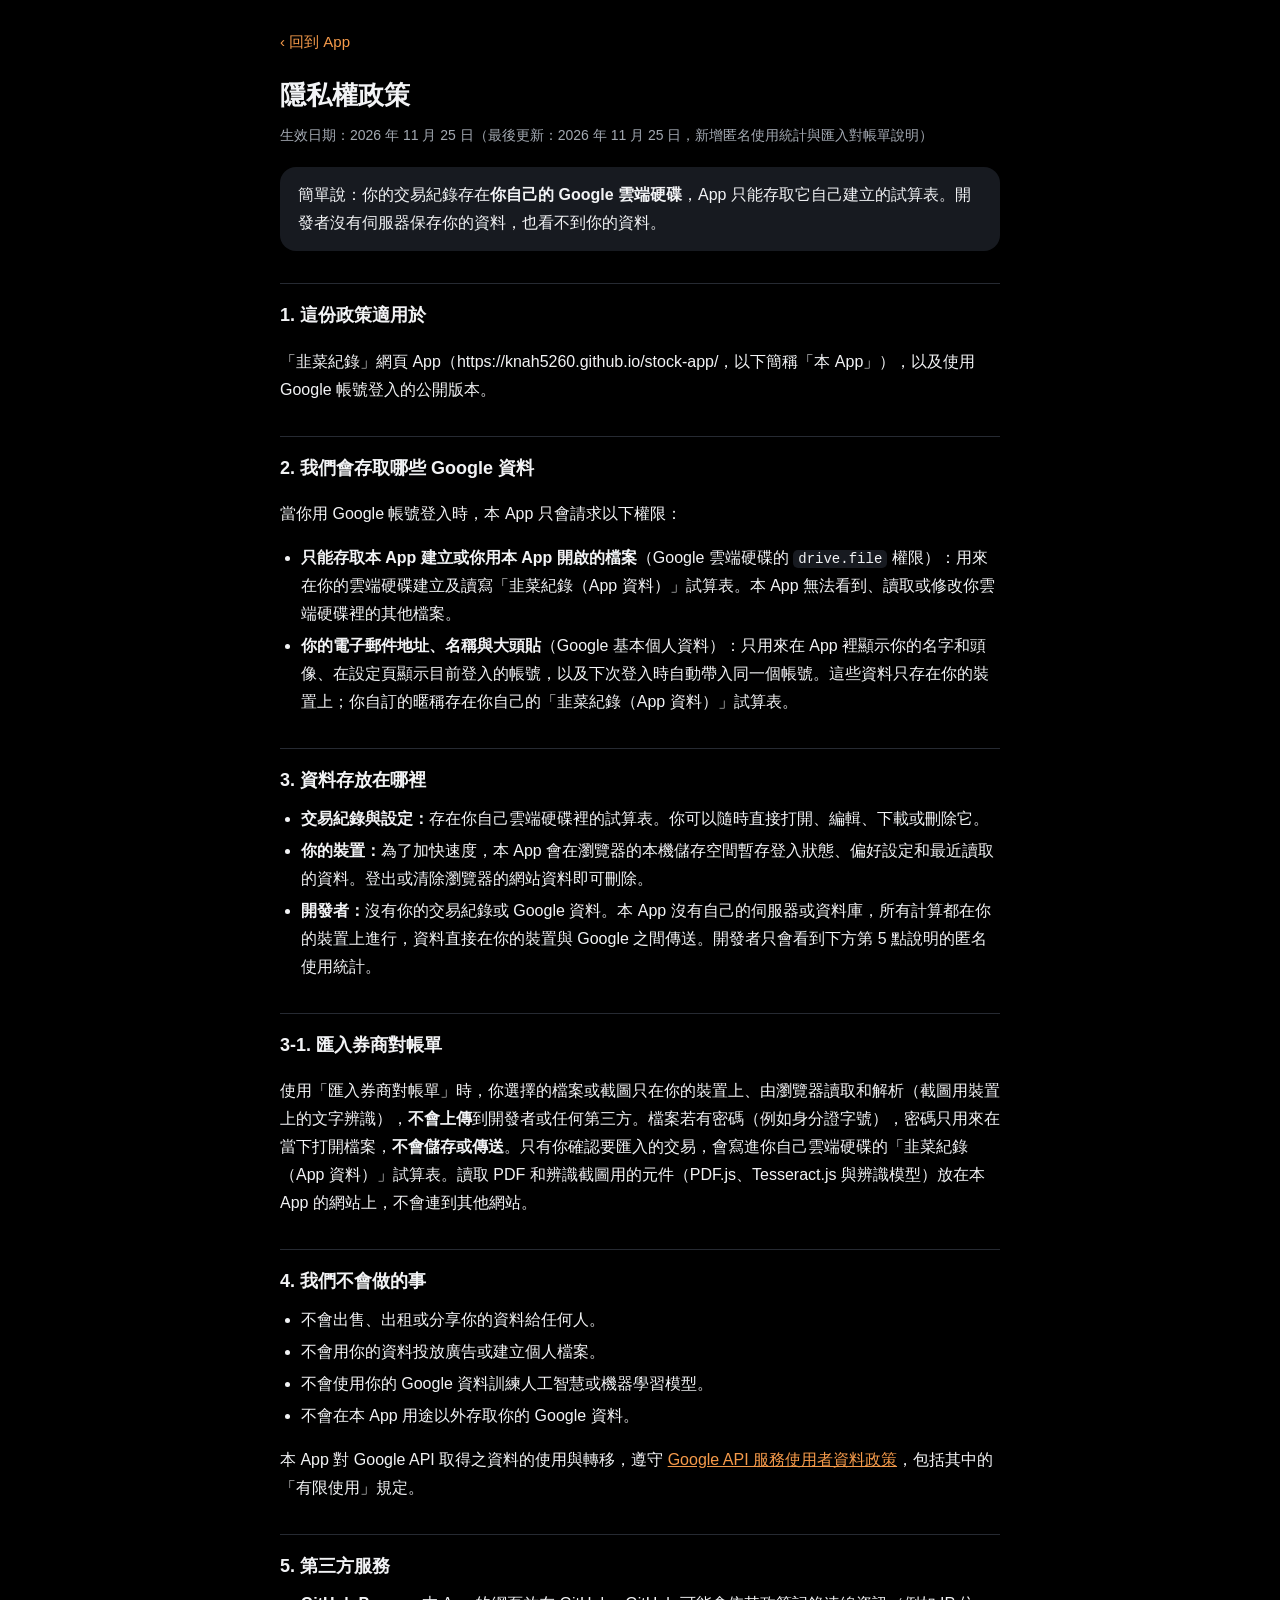
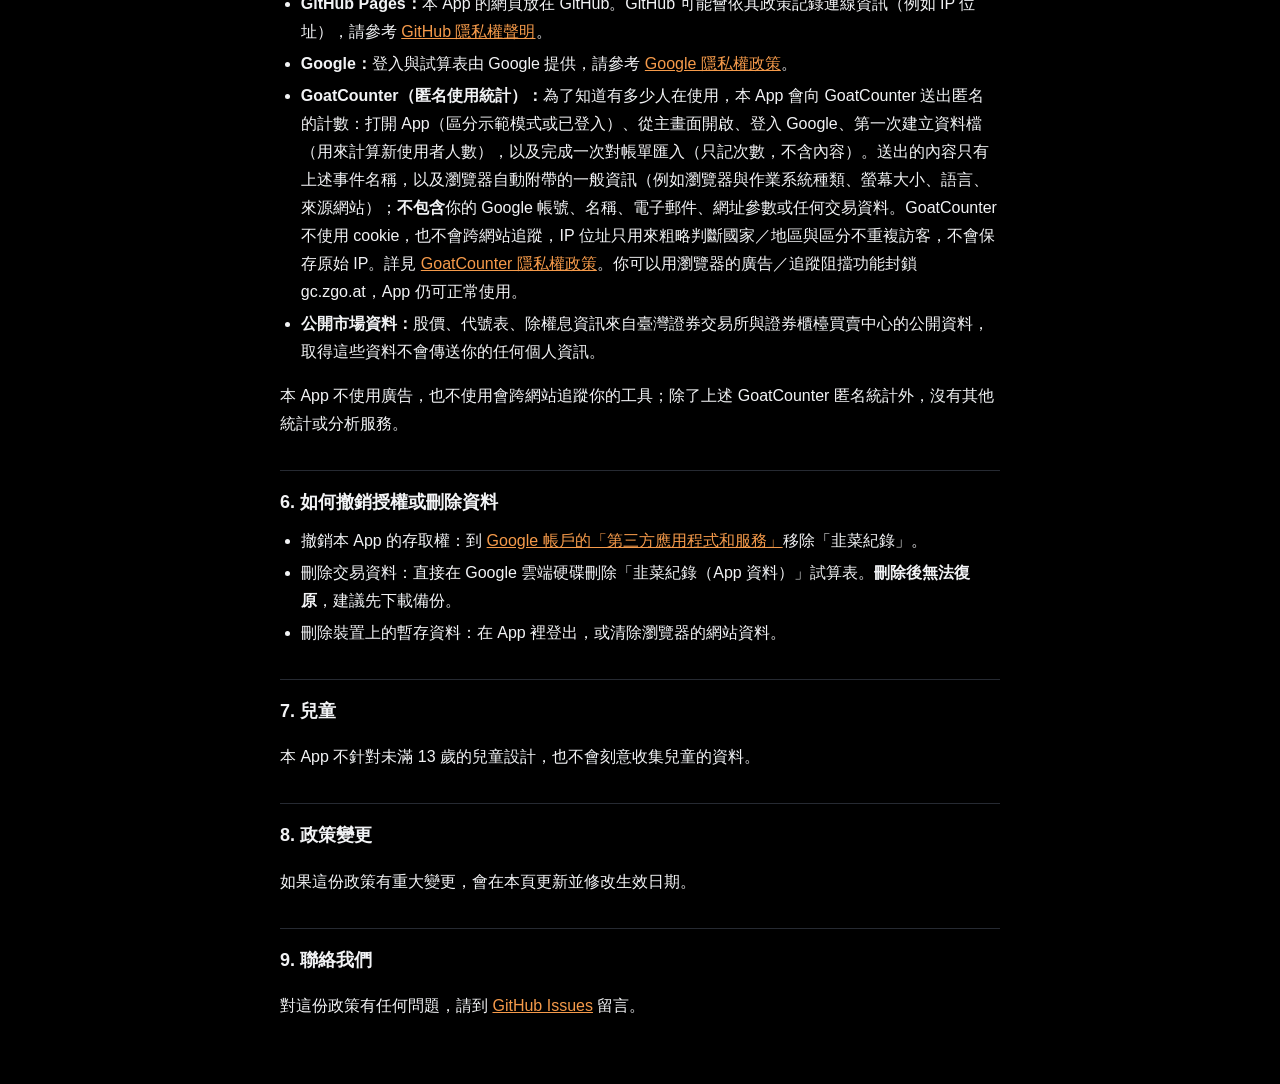
==== commit a6e81821: "2.9.0 元大投資先生截圖匯入" ====
--- a/privacy.html
+++ b/privacy.html
@@ -48,7 +48,7 @@
 </ul>
 
 <h2>3-1. 匯入券商對帳單</h2>
-<p>使用「匯入券商對帳單」時，你選擇的檔案只在你的裝置上、由瀏覽器讀取和解析，<strong>不會上傳</strong>到開發者或任何第三方。檔案若有密碼（例如身分證字號），密碼只用來在當下打開檔案，<strong>不會儲存或傳送</strong>。只有你確認要匯入的交易，會寫進你自己雲端硬碟的「韭菜紀錄（App 資料）」試算表。讀取 PDF 用的元件（PDF.js）放在本 App 的網站上，不會連到其他網站。</p>
+<p>使用「匯入券商對帳單」時，你選擇的檔案或截圖只在你的裝置上、由瀏覽器讀取和解析（截圖用裝置上的文字辨識），<strong>不會上傳</strong>到開發者或任何第三方。檔案若有密碼（例如身分證字號），密碼只用來在當下打開檔案，<strong>不會儲存或傳送</strong>。只有你確認要匯入的交易，會寫進你自己雲端硬碟的「韭菜紀錄（App 資料）」試算表。讀取 PDF 和辨識截圖用的元件（PDF.js、Tesseract.js 與辨識模型）放在本 App 的網站上，不會連到其他網站。</p>
 
 <h2>4. 我們不會做的事</h2>
 <ul>
